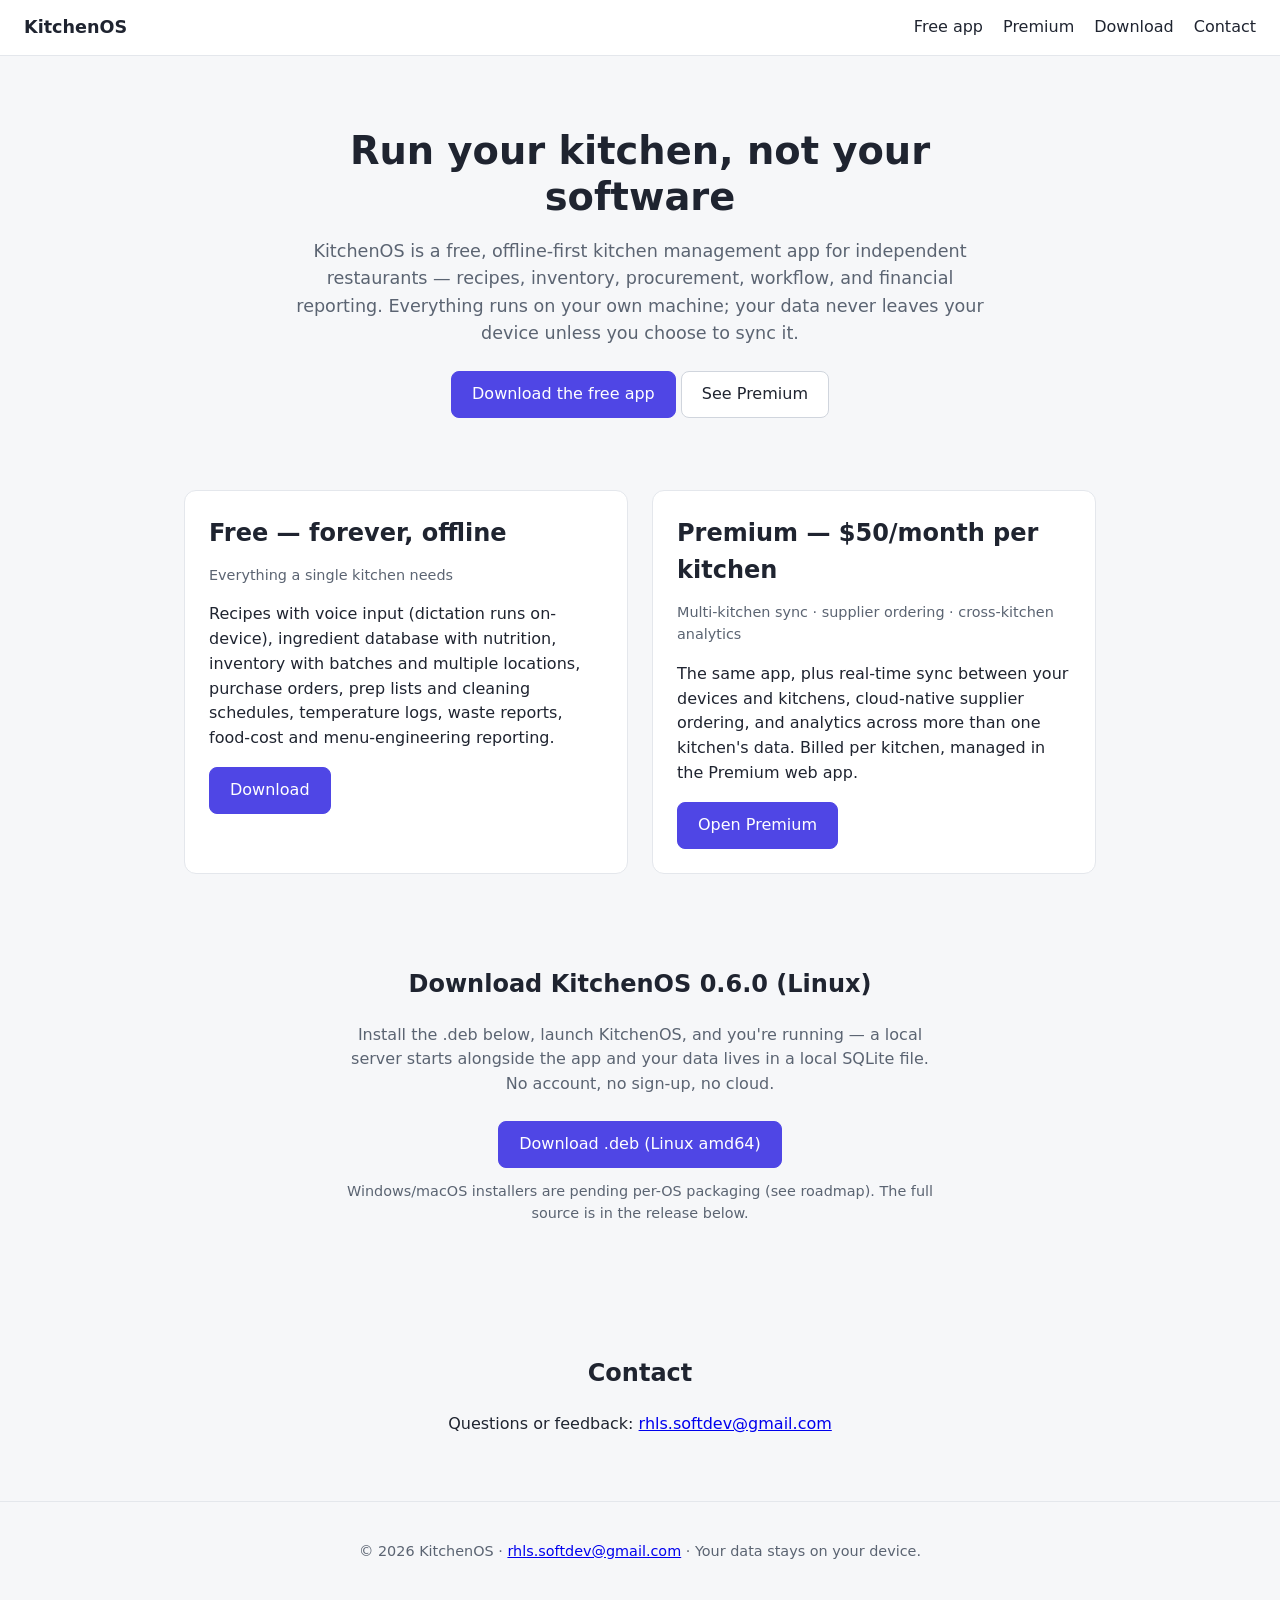
==== index.html @ 9e9fc5bd "deploy: landing + KitchenOS premium web app" ====
<!doctype html>
<html lang="en">
	<head>
		<meta charset="UTF-8" />
		<meta name="viewport" content="width=device-width, initial-scale=1.0" />
		<title>KitchenOS — offline-first kitchen management for independent restaurants</title>
		<meta
			name="description"
			content="KitchenOS — free, offline-first kitchen management for independent restaurants. Recipes, inventory, procurement, workflow, and financial reporting — your data stays on your device. Premium adds multi-kitchen sync, supplier ordering, and cross-kitchen analytics."
		/>
		<link rel="stylesheet" href="styles.css" />
	</head>
	<body>
		<header class="topbar">
			<span class="brand">KitchenOS</span>
			<nav>
				<a href="#free">Free app</a>
				<a href="#premium">Premium</a>
				<a href="#download">Download</a>
				<a href="#contact">Contact</a>
			</nav>
		</header>

		<section class="hero">
			<h1>Run your kitchen, not your software</h1>
			<p>
				KitchenOS is a free, offline-first kitchen management app for independent
				restaurants — recipes, inventory, procurement, workflow, and financial
				reporting. Everything runs on your own machine; your data never leaves
				your device unless you choose to sync it.
			</p>
			<div class="hero-actions">
				<a class="btn btn-primary" href="#download">Download the free app</a>
				<a class="btn" href="premium/">See Premium</a>
			</div>
		</section>

		<main class="products">
			<article class="card" id="free">
				<h2>Free — forever, offline</h2>
				<p class="tag">Everything a single kitchen needs</p>
				<p>
					Recipes with voice input (dictation runs on-device), ingredient database
					with nutrition, inventory with batches and multiple locations, purchase
					orders, prep lists and cleaning schedules, temperature logs, waste
					reports, food-cost and menu-engineering reporting.
				</p>
				<div class="card-actions">
					<a class="btn btn-primary" href="#download">Download</a>
				</div>
			</article>

			<article class="card" id="premium">
				<h2>Premium — $50/month per kitchen</h2>
				<p class="tag">Multi-kitchen sync · supplier ordering · cross-kitchen analytics</p>
				<p>
					The same app, plus real-time sync between your devices and kitchens,
					cloud-native supplier ordering, and analytics across more than one
					kitchen's data. Billed per kitchen, managed in the Premium web app.
				</p>
				<div class="card-actions">
					<a class="btn btn-primary" href="premium/">Open Premium</a>
				</div>
			</article>
		</main>

		<section id="download" class="download">
			<h2>Download KitchenOS 0.6.0 (Linux)</h2>
			<p>
				Install the .deb below, launch KitchenOS, and you're running — a local
				server starts alongside the app and your data lives in a local SQLite
				file. No account, no sign-up, no cloud.
			</p>
			<div class="hero-actions">
				<a class="btn btn-primary" id="deb-download" href="#">Download .deb (Linux amd64)</a>
			</div>
			<p class="muted-note">
				Windows/macOS installers are pending per-OS packaging (see roadmap).
				The full source is in the release below.
			</p>
		</section>

		<section id="contact" class="contact">
			<h2>Contact</h2>
			<p>
				Questions or feedback: <a href="mailto:rhls.softdev@gmail.com">rhls.softdev@gmail.com</a>
			</p>
		</section>

		<footer>
			<p>
				© 2026 KitchenOS · <a href="mailto:rhls.softdev@gmail.com">rhls.softdev@gmail.com</a>
				· Your data stays on your device.
			</p>
		</footer>

		<script>
			// Permanent release URLs (GitHub Releases on the launch repo).
			document.getElementById("deb-download").href =
				"https://github.com/RHLS-softdev/kitchenos-launch/releases/latest/download/KitchenOS-0.6.0-linux-amd64.deb";
		</script>
	</body>
</html>
---- styles.css ----
:root {
	color-scheme: light;
}
* {
	box-sizing: border-box;
}
body {
	margin: 0;
	font-family: system-ui, -apple-system, "Segoe UI", Roboto, sans-serif;
	background: #f6f7f9;
	color: #1f2430;
	line-height: 1.55;
}
.brand {
	font-weight: 700;
	font-size: 1.1rem;
}
.topbar {
	display: flex;
	align-items: center;
	justify-content: space-between;
	padding: 14px 24px;
	background: #fff;
	border-bottom: 1px solid #e4e7ec;
}
.topbar nav {
	display: flex;
	gap: 20px;
}
.topbar nav a {
	color: #1f2430;
	text-decoration: none;
}
.hero {
	text-align: center;
	padding: 72px 24px 48px;
	max-width: 760px;
	margin: 0 auto;
}
.hero h1 {
	font-size: 2.4rem;
	margin: 0 0 16px;
	line-height: 1.2;
}
.hero p {
	color: #5b6472;
	font-size: 1.1rem;
}
.hero-actions {
	margin-top: 24px;
}
.btn {
	display: inline-block;
	padding: 10px 20px;
	border-radius: 8px;
	border: 1px solid #d0d5dd;
	background: #fff;
	color: #1f2430;
	text-decoration: none;
	font-size: 1rem;
	cursor: pointer;
}
.btn-primary {
	background: #4f46e5;
	border-color: #4f46e5;
	color: #fff;
}
.products {
	display: grid;
	grid-template-columns: repeat(auto-fit, minmax(280px, 1fr));
	gap: 24px;
	max-width: 960px;
	margin: 0 auto;
	padding: 24px;
}
.card {
	background: #fff;
	border: 1px solid #e4e7ec;
	border-radius: 12px;
	padding: 24px;
}
.card h2 {
	margin-top: 0;
}
.tag {
	color: #5b6472;
	font-size: 0.9rem;
	margin-top: -8px;
}
code {
	background: #eef0f4;
	border-radius: 4px;
	padding: 1px 5px;
	font-size: 0.9em;
}
.download {
	text-align: center;
	padding: 48px 24px;
	max-width: 640px;
	margin: 0 auto;
}
.download p {
	color: #5b6472;
}
.contact {
	text-align: center;
	padding: 48px 24px;
}
footer {
	text-align: center;
	padding: 24px;
	color: #5b6472;
	font-size: 0.9rem;
	border-top: 1px solid #e4e7ec;
}

/* Pro section on the landing page */
.pro {
	text-align: center;
	padding: 24px;
	max-width: 720px;
	margin: 0 auto;
}

.pro-card {
	text-align: left;
}

.pro-card h2 {
	margin-top: 0;
}

.pro-list {
	text-align: left;
	padding-left: 20px;
	color: #5b6472;
}

.pro-list li {
	margin-bottom: 8px;
}

.pro-note {
	color: #5b6472;
	font-size: 0.95rem;
}

/* KitchenOS-specific bits */
.muted-note {
	color: #5b6472;
	font-size: 0.9rem;
	margin-top: 12px;
}
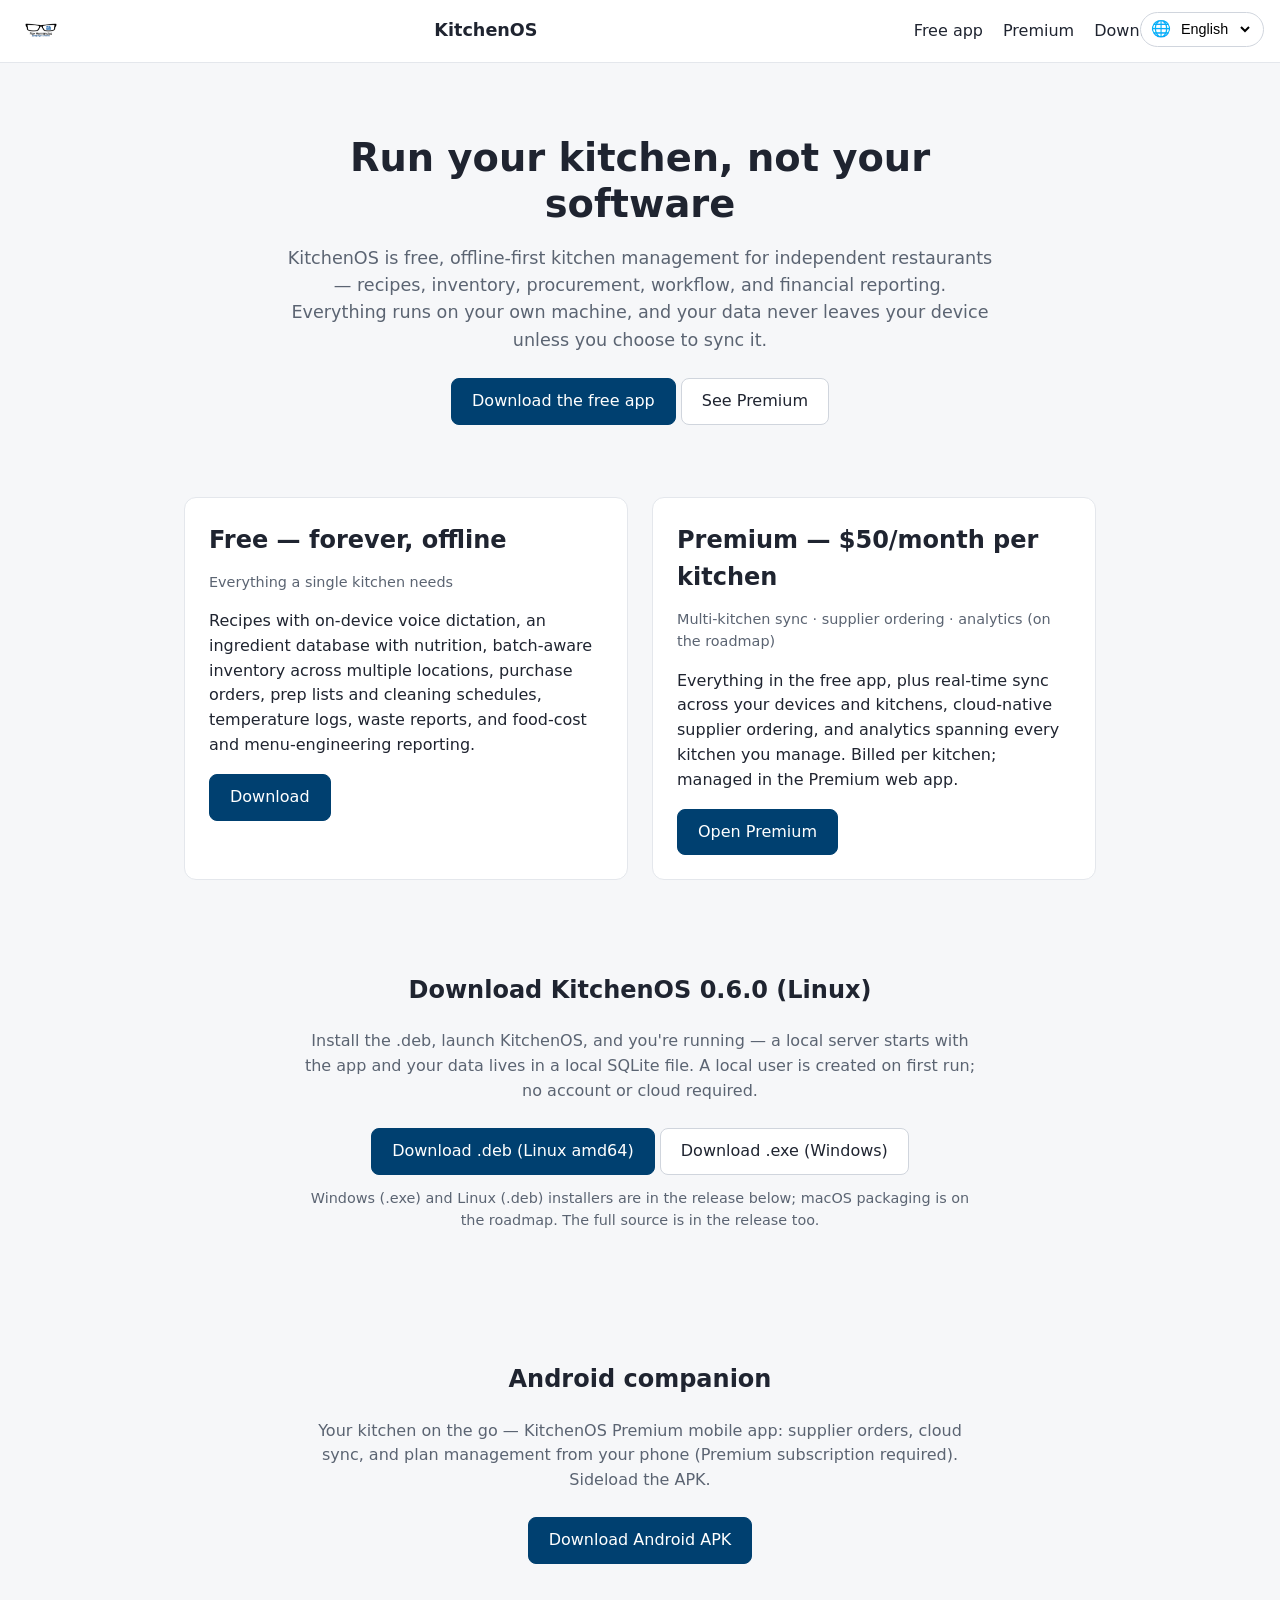
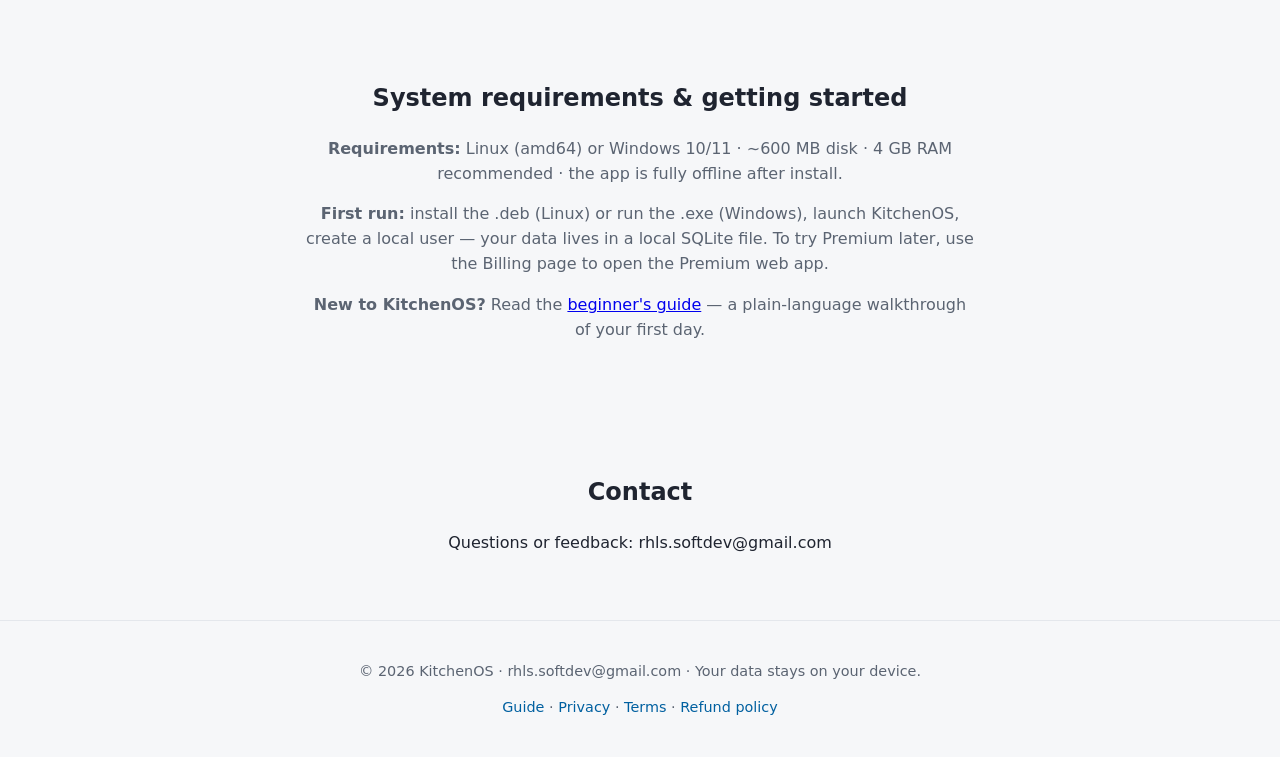
==== commit 92a8a50a: "deploy: landing + KitchenOS premium web app" ====
--- a/index.html
+++ b/index.html
@@ -8,96 +8,142 @@
 			name="description"
 			content="KitchenOS — free, offline-first kitchen management for independent restaurants. Recipes, inventory, procurement, workflow, and financial reporting — your data stays on your device. Premium adds multi-kitchen sync, supplier ordering, and cross-kitchen analytics."
 		/>
+		<link rel="icon" type="image/png" href="favicon.png" />
+		<meta property="og:title" content="KitchenOS" />
+		<meta property="og:description" content="Free, offline-first kitchen management for independent restaurants — recipes, inventory, procurement, workflow, and financial reporting. Your data stays on your device. Premium adds multi-kitchen sync and supplier ordering." />
+		<meta property="og:site_name" content="KitchenOS" />
+		<meta property="og:type" content="website" />
+		<meta property="og:url" content="https://rhls-softdev.github.io/kitchenos-launch/" />
+		<meta property="og:image" content="https://rhls-softdev.github.io/kitchenos-launch/og-image.png" />
+		<meta name="twitter:card" content="summary" />
+		<meta name="twitter:title" content="KitchenOS — run your kitchen, not your software" />
+		<meta name="twitter:description" content="Free, offline-first kitchen management for independent restaurants — recipes, inventory, procurement, workflow, and financial reporting. Your data stays on your device." />
+		<meta name="twitter:image" content="https://rhls-softdev.github.io/kitchenos-launch/og-image.png" />
+		<meta name="theme-color" content="#004070" />
+		<link rel="canonical" href="https://rhls-softdev.github.io/kitchenos-launch/" />
+		
+		<script type="application/ld+json">
+		{
+			"@context": "https://schema.org",
+			"@type": "WebApplication",
+			"name": "KitchenOS",
+			"description": "Offline-first kitchen management for independent restaurants.",
+			"url": "https://rhls-softdev.github.io/kitchenos-launch/premium/",
+			"applicationCategory": "UtilityApplication"
+		}
+		</script>
 		<link rel="stylesheet" href="styles.css" />
 	</head>
 	<body>
 		<header class="topbar">
+			<img src="rhls-logo-sm.png" alt="RHLS" class="topbar-logo" />
 			<span class="brand">KitchenOS</span>
 			<nav>
-				<a href="#free">Free app</a>
-				<a href="#premium">Premium</a>
-				<a href="#download">Download</a>
-				<a href="#contact">Contact</a>
+				<a href="#free" data-i18n="kos.nav.free">Free app</a>
+				<a href="#premium" data-i18n="kos.nav.premium">Premium</a>
+				<a href="#download" data-i18n="kos.nav.download">Download</a>
+				<a href="#contact" data-i18n="kos.nav.contact">Contact</a>
 			</nav>
 		</header>
 
 		<section class="hero">
-			<h1>Run your kitchen, not your software</h1>
-			<p>
-				KitchenOS is a free, offline-first kitchen management app for independent
-				restaurants — recipes, inventory, procurement, workflow, and financial
-				reporting. Everything runs on your own machine; your data never leaves
-				your device unless you choose to sync it.
-			</p>
+			<h1><span data-i18n="kos.hero.title">Run your kitchen, not your software</span></h1>
+			<p data-i18n="kos.hero.sub">KitchenOS is free, offline-first kitchen management for independent restaurants — recipes, inventory, procurement, workflow, and financial reporting. Everything runs on your own machine, and your data never leaves your device unless you choose to sync it.</p>
 			<div class="hero-actions">
-				<a class="btn btn-primary" href="#download">Download the free app</a>
-				<a class="btn" href="premium/">See Premium</a>
+				<a class="btn btn-primary" href="#download" data-i18n="kos.hero.cta.dl">Download the free app</a>
+				<a class="btn" href="premium/" data-i18n="kos.hero.cta.premium">See Premium</a>
 			</div>
 		</section>
 
 		<main class="products">
 			<article class="card" id="free">
-				<h2>Free — forever, offline</h2>
-				<p class="tag">Everything a single kitchen needs</p>
-				<p>
-					Recipes with voice input (dictation runs on-device), ingredient database
-					with nutrition, inventory with batches and multiple locations, purchase
-					orders, prep lists and cleaning schedules, temperature logs, waste
-					reports, food-cost and menu-engineering reporting.
-				</p>
+				<h2 data-i18n="kos.card.free.title">Free — forever, offline</h2>
+				<p class="tag" data-i18n="kos.card.free.tag">Everything a single kitchen needs</p>
+				<p data-i18n="kos.card.free.body">Recipes with on-device voice dictation, an ingredient database with nutrition, batch-aware inventory across multiple locations, purchase orders, prep lists and cleaning schedules, temperature logs, waste reports, and food-cost and menu-engineering reporting.</p>
 				<div class="card-actions">
 					<a class="btn btn-primary" href="#download">Download</a>
 				</div>
 			</article>
 
 			<article class="card" id="premium">
-				<h2>Premium — $50/month per kitchen</h2>
-				<p class="tag">Multi-kitchen sync · supplier ordering · cross-kitchen analytics</p>
-				<p>
-					The same app, plus real-time sync between your devices and kitchens,
-					cloud-native supplier ordering, and analytics across more than one
-					kitchen's data. Billed per kitchen, managed in the Premium web app.
-				</p>
+				<h2 data-i18n="kos.card.premium.title">Premium — $50/month per kitchen</h2>
+				<p class="tag" data-i18n="kos.card.premium.tag">Multi-kitchen sync · supplier ordering · analytics (on the roadmap)</p>
+				<p data-i18n="kos.card.premium.body">Everything in the free app, plus real-time sync across your devices and kitchens, cloud-native supplier ordering, and analytics spanning every kitchen you manage. Billed per kitchen; managed in the Premium web app.</p>
 				<div class="card-actions">
-					<a class="btn btn-primary" href="premium/">Open Premium</a>
+					<a class="btn btn-primary" href="premium/" data-i18n="kos.card.premium.cta">Open Premium</a>
 				</div>
 			</article>
 		</main>
 
 		<section id="download" class="download">
-			<h2>Download KitchenOS 0.6.0 (Linux)</h2>
-			<p>
-				Install the .deb below, launch KitchenOS, and you're running — a local
-				server starts alongside the app and your data lives in a local SQLite
-				file. No account, no sign-up, no cloud.
-			</p>
+			<h2 data-i18n="kos.dl.title">Download KitchenOS 0.6.0 (Linux)</h2>
+			<p data-i18n="kos.dl.body">Install the .deb, launch KitchenOS, and you're running — a local server starts with the app and your data lives in a local SQLite file. A local user is created on first run; no account or cloud required.</p>
 			<div class="hero-actions">
-				<a class="btn btn-primary" id="deb-download" href="#">Download .deb (Linux amd64)</a>
+				<a class="btn btn-primary" id="deb-download"
+					href="https://github.com/RHLS-softdev/kitchenos-launch/releases/latest/download/KitchenOS-0.6.0-linux-amd64.deb" data-i18n="kos.dl.cta">Download .deb (Linux amd64)</a>
+				<a class="btn" id="exe-download"
+					href="https://github.com/RHLS-softdev/kitchenos-launch/releases/latest/download/KitchenOS-0.6.0-win64.exe">Download .exe (Windows)</a>
 			</div>
 			<p class="muted-note">
-				Windows/macOS installers are pending per-OS packaging (see roadmap).
-				The full source is in the release below.
+				Windows (.exe) and Linux (.deb) installers are in the release below;
+				macOS packaging is on the roadmap. The full source is in the release too.
 			</p>
 		</section>
 
+		<section id="android" class="download">
+			<h2 data-i18n="kos.android.title">Android companion</h2>
+			<p data-i18n="kos.android.body">Your kitchen on the go — KitchenOS Premium mobile app: supplier orders, cloud sync, and plan management from your phone (Premium subscription required). Sideload the APK.</p>
+			<div class="hero-actions">
+				<a class="btn btn-primary" id="apk-download" href="https://github.com/RHLS-softdev/kitchenos-launch/releases/latest/download/KitchenOS-Premium-0.6.0-android.apk" data-i18n="kos.android.cta">Download Android APK</a>
+			</div>
+		</section>
+
+		<section id="requirements" class="download">
+			<h2>System requirements &amp; getting started</h2>
+			<p><strong>Requirements:</strong> Linux (amd64) or Windows 10/11 · ~600 MB disk · 4 GB RAM recommended · the app is fully offline after install.</p>
+			<p><strong>First run:</strong> install the .deb (Linux) or run the .exe (Windows), launch KitchenOS, create a local user — your data lives in a local SQLite file. To try Premium later, use the Billing page to open the Premium web app.</p>
+			<p><strong>New to KitchenOS?</strong> Read the <a href="guide.html">beginner's guide</a> — a plain-language walkthrough of your first day.</p>
+		</section>
+
 		<section id="contact" class="contact">
-			<h2>Contact</h2>
+			<h2 data-i18n="kos.contact.title">Contact</h2>
 			<p>
-				Questions or feedback: <a href="mailto:rhls.softdev@gmail.com">rhls.softdev@gmail.com</a>
+				<span data-i18n="kos.contact.body">Questions or feedback: rhls.softdev@gmail.com</span>
 			</p>
 		</section>
 
 		<footer>
 			<p>
-				© 2026 KitchenOS · <a href="mailto:rhls.softdev@gmail.com">rhls.softdev@gmail.com</a>
-				· Your data stays on your device.
+				<span data-i18n="kos.footer">© 2026 KitchenOS · rhls.softdev@gmail.com · Your data stays on your device.</span>
 			</p>
+			<p class="legal-links"><a href="guide.html">Guide</a> · <a href="privacy.html">Privacy</a> · <a href="terms.html">Terms</a> · <a href="refund.html">Refund policy</a></p>
 		</footer>
 
 		<script>
+			document.getElementById("apk-download").href =
+				"https://github.com/RHLS-softdev/kitchenos-launch/releases/latest/download/KitchenOS-Premium-0.6.0-android.apk";
 			// Permanent release URLs (GitHub Releases on the launch repo).
 			document.getElementById("deb-download").href =
 				"https://github.com/RHLS-softdev/kitchenos-launch/releases/latest/download/KitchenOS-0.6.0-linux-amd64.deb";
 		</script>
+		<div class="lang-bar">
+			<label for="lang-select">🌐</label>
+			<select id="lang-select" aria-label="Language"></select>
+		</div>
+		<script src="localize/i18n-site.js"></script>
+		<script>
+			var switcher = document.getElementById("lang-select");
+			window.i18n.init({
+				renderSwitcher: function (locales, current, switchTo) {
+					Object.keys(locales).forEach(function (tag) {
+						var opt = document.createElement("option");
+						opt.value = tag; opt.textContent = locales[tag].name;
+						opt.selected = tag === current;
+						switcher.appendChild(opt);
+					});
+					switcher.addEventListener("change", function () { switchTo(switcher.value); });
+				}
+			});
+		</script>
 	</body>
 </html>
--- a/styles.css
+++ b/styles.css
@@ -61,8 +61,8 @@
 	cursor: pointer;
 }
 .btn-primary {
-	background: #4f46e5;
-	border-color: #4f46e5;
+	background: #004070;
+	border-color: #004070;
 	color: #fff;
 }
 .products {
@@ -151,3 +151,46 @@
 	font-size: 0.9rem;
 	margin-top: 12px;
 }
+
+/* Language switcher */
+.lang-bar {
+	position: fixed;
+	top: 12px;
+	right: 16px;
+	z-index: 10;
+	display: flex;
+	align-items: center;
+	gap: 6px;
+	background: #fff;
+	border: 1px solid #d0d5dd;
+	border-radius: 999px;
+	padding: 4px 10px;
+}
+.lang-bar select {
+	border: none;
+	background: transparent;
+	font-size: 0.9rem;
+	outline: none;
+	cursor: pointer;
+}
+
+.topbar-logo {
+	width: 34px;
+	height: 34px;
+	vertical-align: middle;
+}
+
+/* Sale-polish additions (2026-08-30) — shared sections */
+.download { text-align: center; padding: 48px 24px; max-width: 720px; margin: 0 auto; }
+.download p { color: #5b6472; }
+.muted-note { color: #5b6472; font-size: 0.9rem; margin-top: 12px; }
+.legal-links { margin-top: 10px; font-size: 0.9rem; }
+.legal-links a { color: #0060a0; text-decoration: none; }
+.legal-links a:hover { text-decoration: underline; }
+
+/* Guide + legal pages */
+.guide-lead { font-size: 1.05rem; color: #3c4650; }
+main.legal { max-width: 760px; margin: 0 auto; padding: 40px 24px 64px; }
+main.legal h1 { color: #003060; }
+main.legal h2 { color: #004070; margin-top: 32px; }
+main.legal code { background: #eef2f6; padding: 1px 5px; border-radius: 4px; }
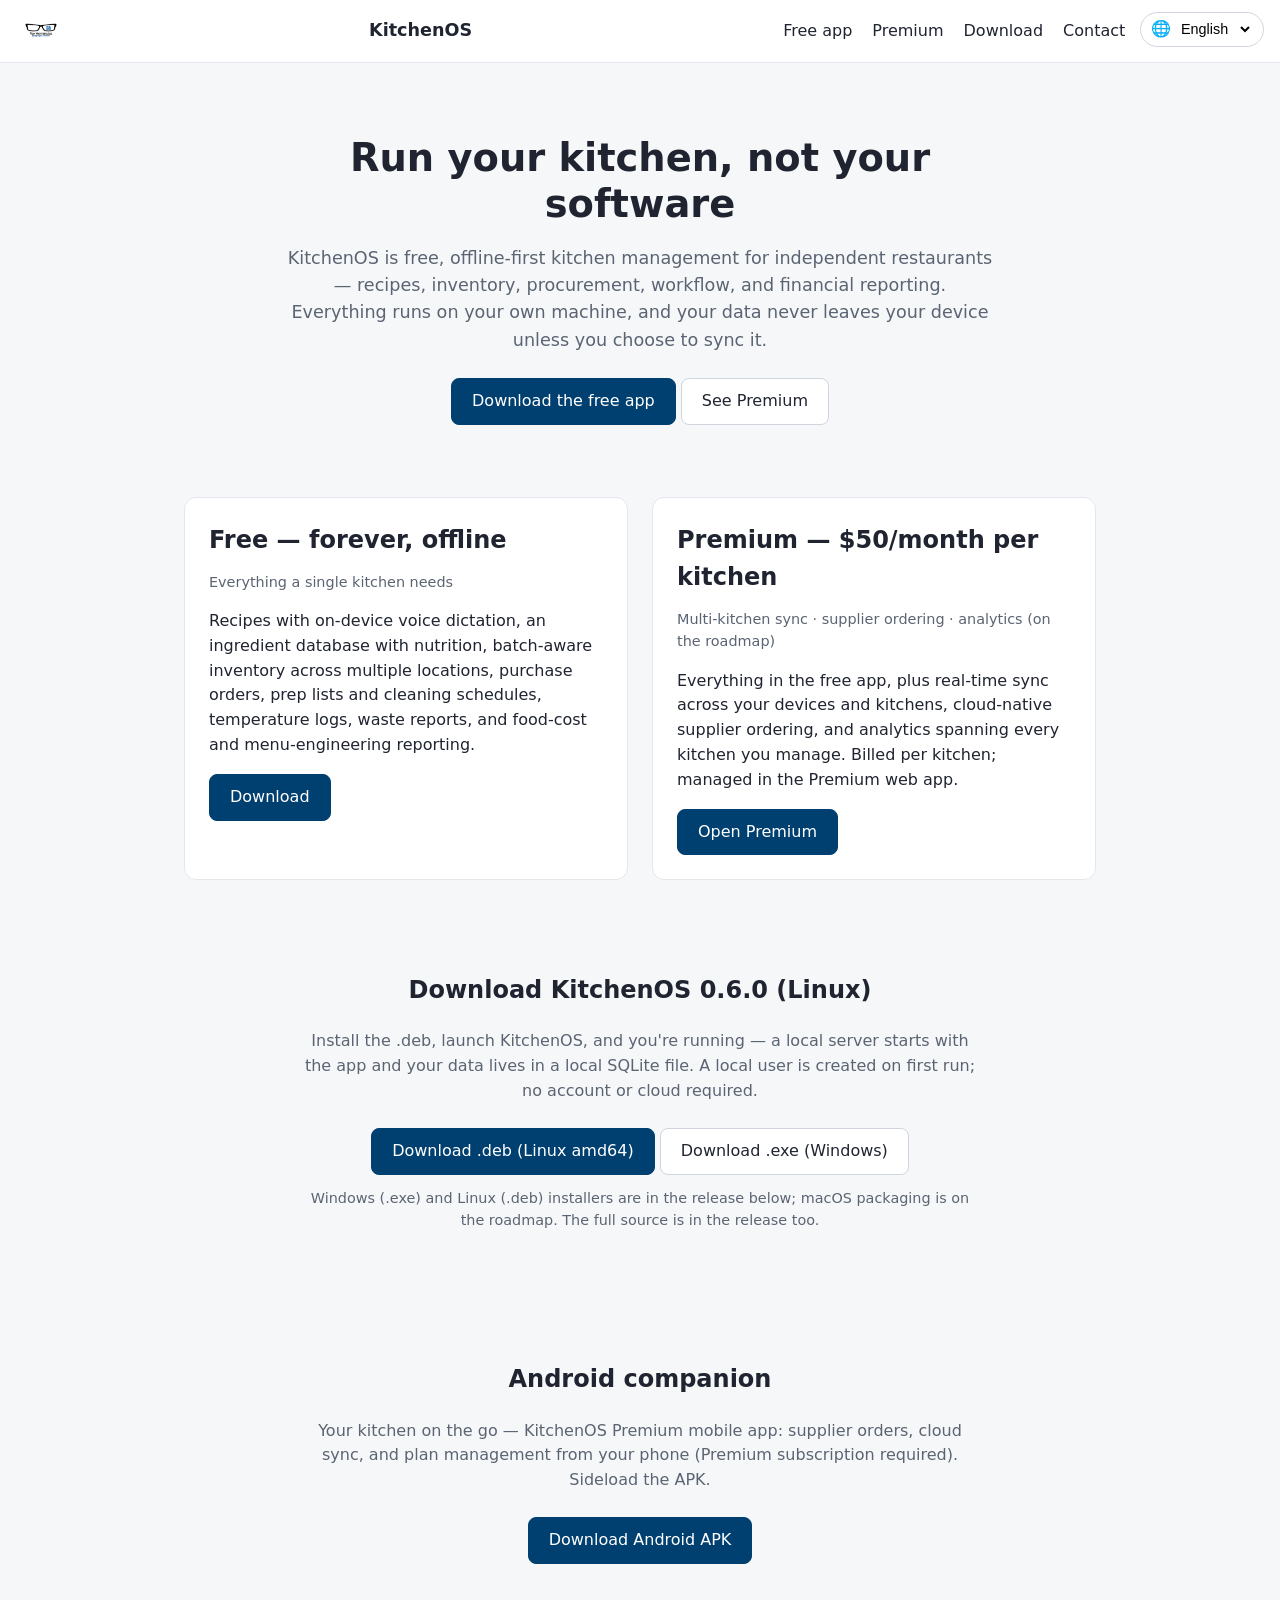
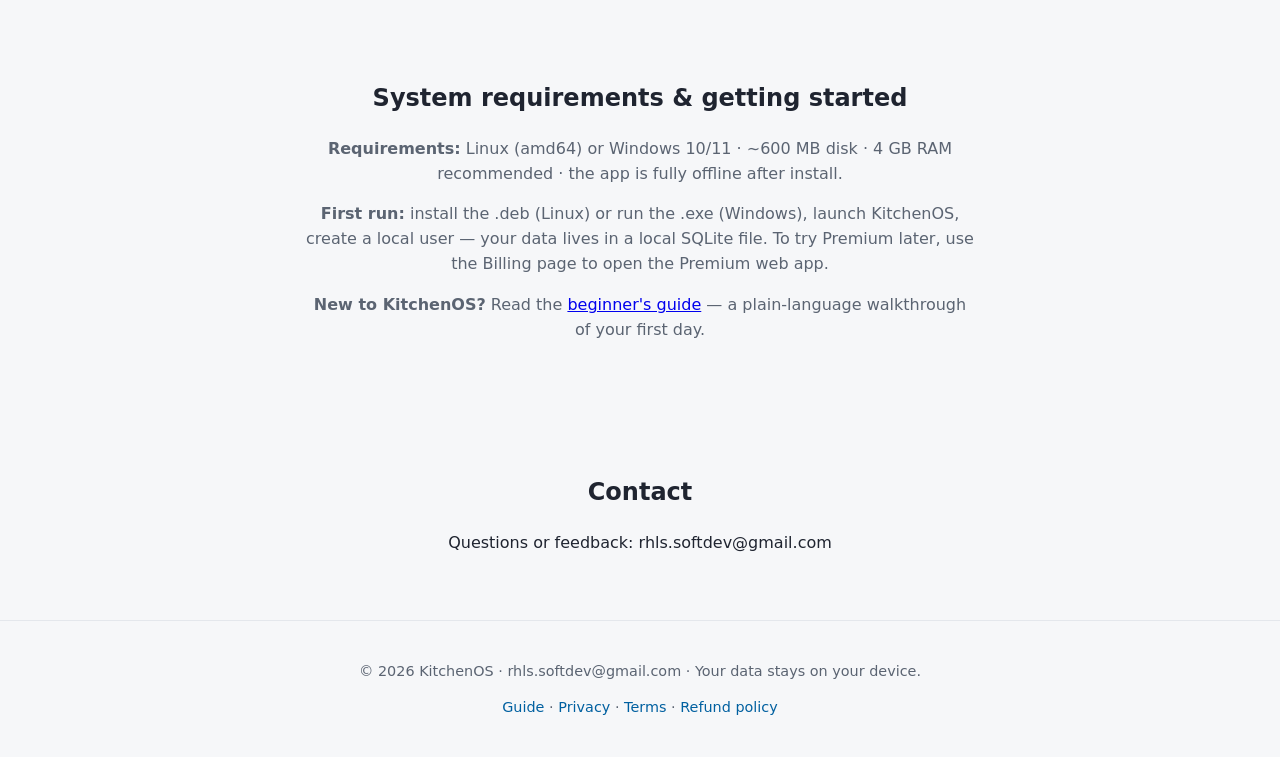
==== commit d77834dd: "nav: link back to the RHLS hub (all apps)" ====
--- a/index.html
+++ b/index.html
@@ -43,6 +43,7 @@
 				<a href="#premium" data-i18n="kos.nav.premium">Premium</a>
 				<a href="#download" data-i18n="kos.nav.download">Download</a>
 				<a href="#contact" data-i18n="kos.nav.contact">Contact</a>
+							<a href="https://rhls-softdev.github.io/">All RHLS apps</a>
 			</nav>
 		</header>
 
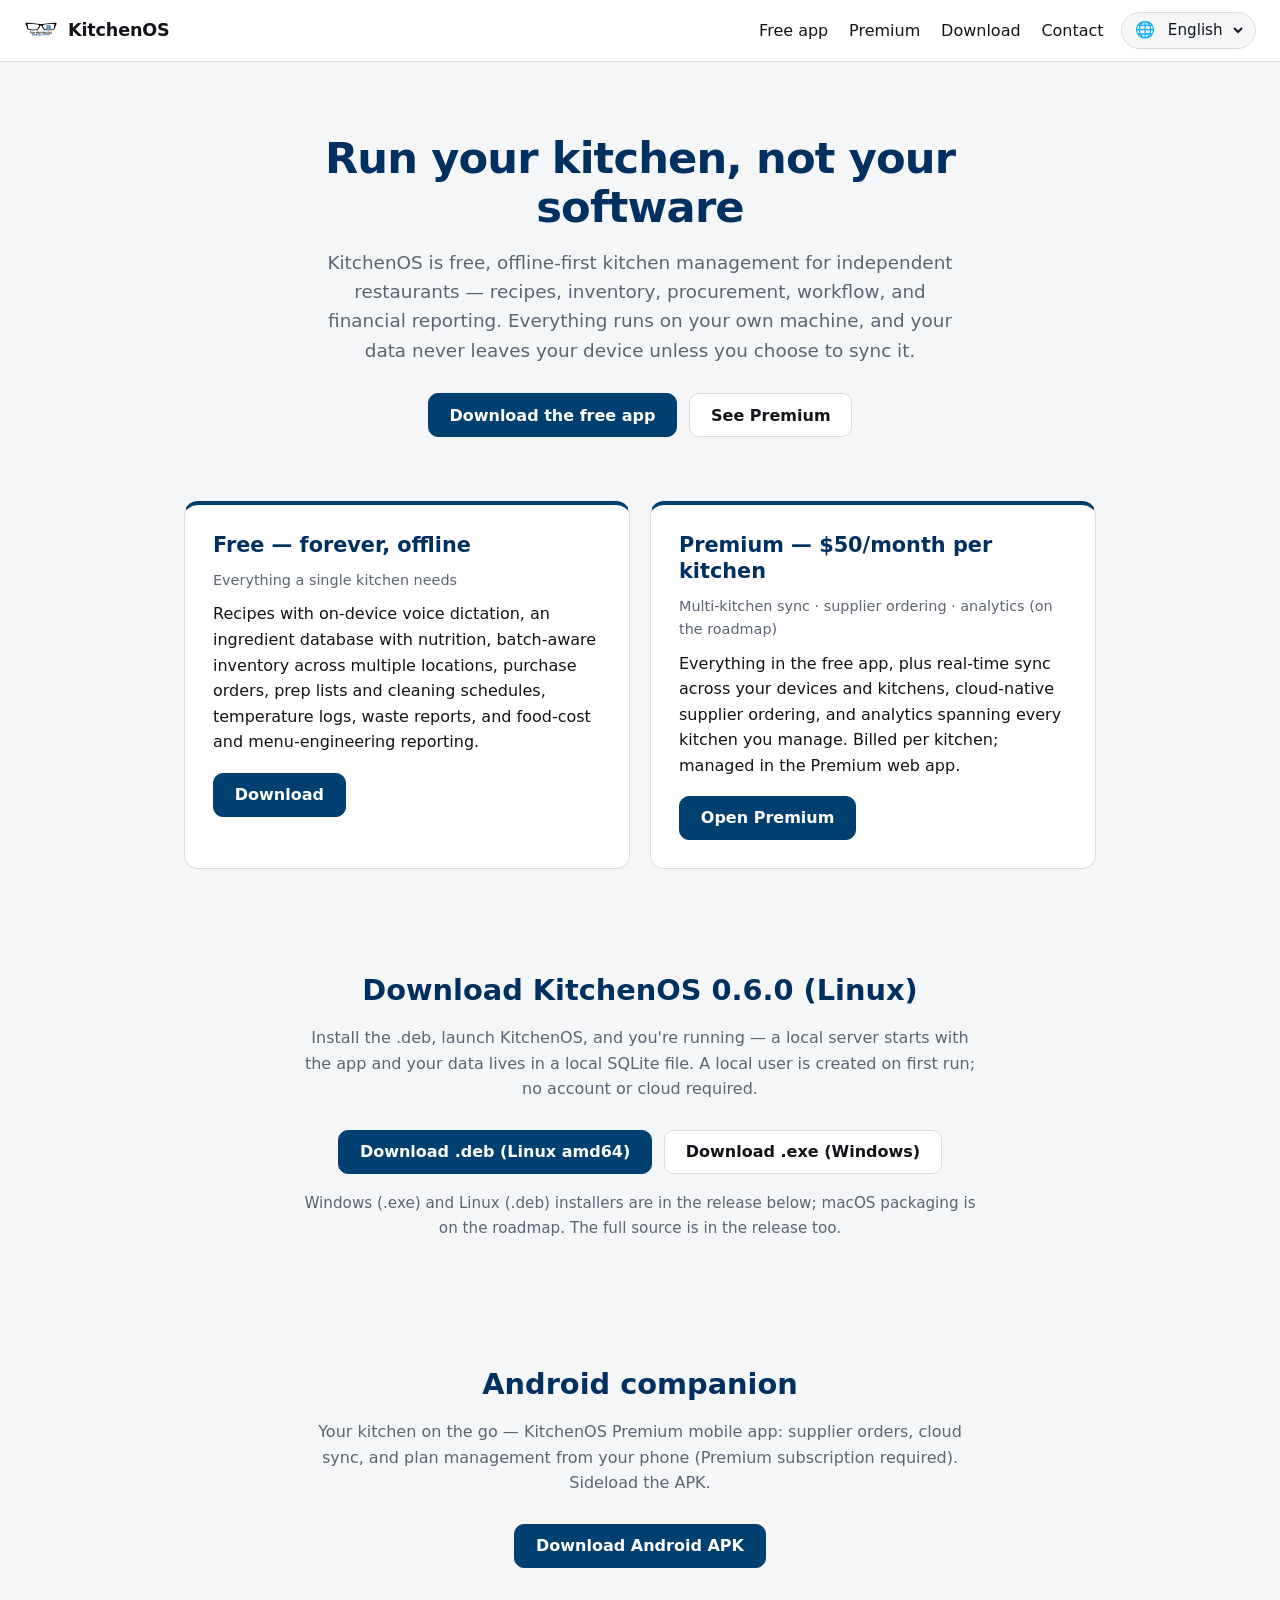
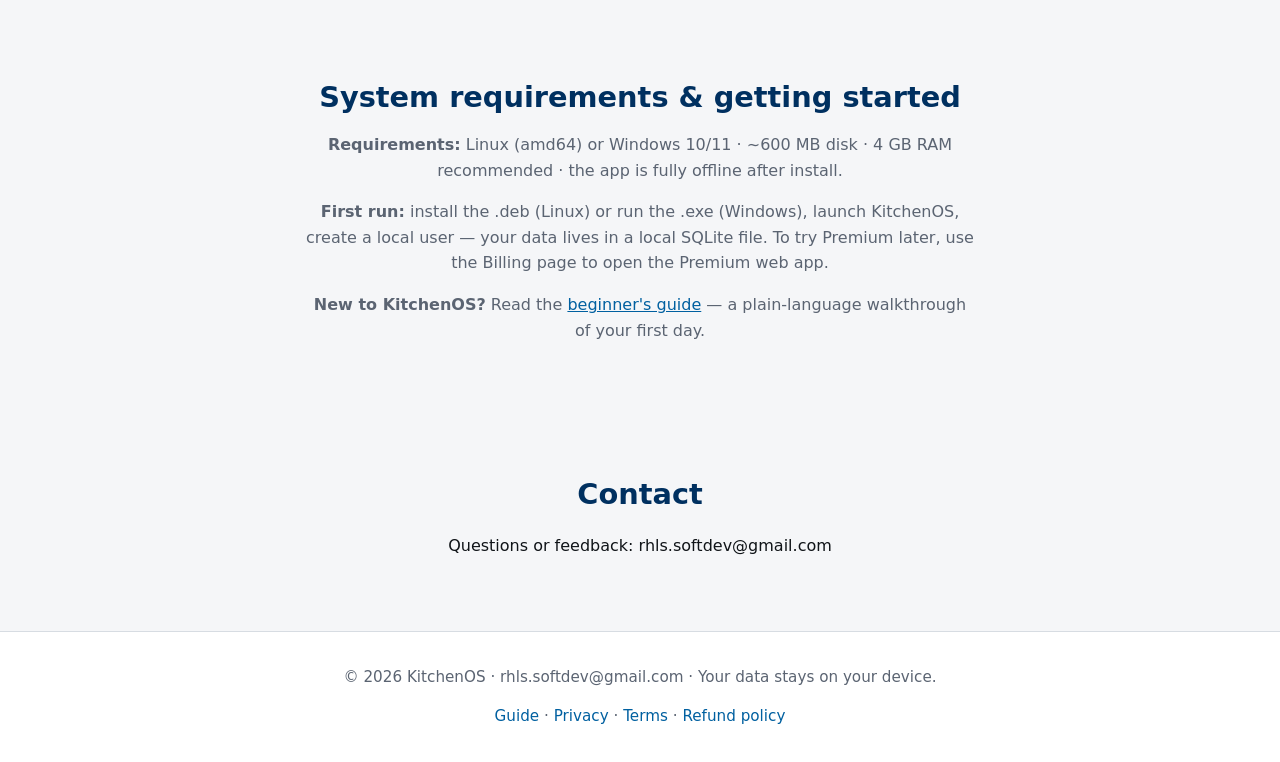
==== commit a91945ec: "Design overhaul: canonical tokenized design system, accessible header, language switcher into the to" ====
--- a/index.html
+++ b/index.html
@@ -36,15 +36,22 @@
 	</head>
 	<body>
 		<header class="topbar">
-			<img src="rhls-logo-sm.png" alt="RHLS" class="topbar-logo" />
-			<span class="brand">KitchenOS</span>
-			<nav>
-				<a href="#free" data-i18n="kos.nav.free">Free app</a>
-				<a href="#premium" data-i18n="kos.nav.premium">Premium</a>
-				<a href="#download" data-i18n="kos.nav.download">Download</a>
-				<a href="#contact" data-i18n="kos.nav.contact">Contact</a>
-							<a href="https://rhls-softdev.github.io/">All RHLS apps</a>
-			</nav>
+			<a class="brand-lockup" href="index.html">
+				<img src="rhls-logo-sm.png" alt="RHLS" class="topbar-logo" />
+				<span class="brand">KitchenOS</span>
+			</a>
+			<div class="topbar-end">
+				<nav>
+					<a href="#free" data-i18n="kos.nav.free">Free app</a>
+					<a href="#premium" data-i18n="kos.nav.premium">Premium</a>
+					<a href="#download" data-i18n="kos.nav.download">Download</a>
+					<a href="#contact" data-i18n="kos.nav.contact">Contact</a>
+				</nav>
+				<div class="lang-bar">
+					<label for="lang-select">🌐</label>
+					<select id="lang-select" aria-label="Language"></select>
+				</div>
+			</div>
 		</header>
 
 		<section class="hero">
@@ -62,7 +69,7 @@
 				<p class="tag" data-i18n="kos.card.free.tag">Everything a single kitchen needs</p>
 				<p data-i18n="kos.card.free.body">Recipes with on-device voice dictation, an ingredient database with nutrition, batch-aware inventory across multiple locations, purchase orders, prep lists and cleaning schedules, temperature logs, waste reports, and food-cost and menu-engineering reporting.</p>
 				<div class="card-actions">
-					<a class="btn btn-primary" href="#download">Download</a>
+			<a class="btn btn-primary" href="#download" data-i18n="kos.card.free.cta">Download</a>
 				</div>
 			</article>
 
@@ -127,10 +134,6 @@
 			document.getElementById("deb-download").href =
 				"https://github.com/RHLS-softdev/kitchenos-launch/releases/latest/download/KitchenOS-0.6.0-linux-amd64.deb";
 		</script>
-		<div class="lang-bar">
-			<label for="lang-select">🌐</label>
-			<select id="lang-select" aria-label="Language"></select>
-		</div>
 		<script src="localize/i18n-site.js"></script>
 		<script>
 			var switcher = document.getElementById("lang-select");
--- a/styles.css
+++ b/styles.css
@@ -1,196 +1,437 @@
+/* RHLS launch pages — shared design system.
+ * Tokens mirror rhls-hub/styles.css (RHLS logo palette: deep-blue #004070 family).
+ * Solid colors only; no gradients. Mobile-first; contrast-checked; RTL-ready via
+ * logical properties; visible :focus-visible rings; prefers-reduced-motion respected.
+ * NOTE: no catalog/locale files are touched from this stylesheet.
+ */
 :root {
 	color-scheme: light;
-}
+	--blue-900: #003060;
+	--blue-800: #004070;
+	--blue-600: #0060a0;
+	--blue-100: #e3eef7;
+	--ink: #101418;
+	--paper: #f5f6f8;
+	--white: #ffffff;
+	--muted: #5b6472;
+	--border: #d7dce2;
+	--radius-lg: 14px;
+	--radius-md: 10px;
+	--font: system-ui, -apple-system, "Segoe UI", Roboto, "Helvetica Neue", Arial, sans-serif;
+}
+
 * {
 	box-sizing: border-box;
 }
+
+html {
+	/* anchor jumps clear the sticky header */
+	scroll-padding-top: 5.5rem;
+}
+
 body {
 	margin: 0;
-	font-family: system-ui, -apple-system, "Segoe UI", Roboto, sans-serif;
-	background: #f6f7f9;
-	color: #1f2430;
-	line-height: 1.55;
-}
+	font-family: var(--font);
+	font-size: 1rem;
+	line-height: 1.6;
+	background: var(--paper);
+	color: var(--ink);
+	-webkit-font-smoothing: antialiased;
+}
+
+img {
+	max-width: 100%;
+	height: auto;
+}
+
+::selection {
+	background: var(--blue-100);
+}
+
+/* Keyboard visibility everywhere (links, buttons, select) */
+:focus-visible {
+	outline: 3px solid var(--blue-600);
+	outline-offset: 2px;
+}
+
+a {
+	color: var(--blue-600);
+}
+
+/* ---------------------------------- header --------------------------------- */
+.topbar {
+	position: sticky;
+	top: 0;
+	z-index: 30;
+	display: flex;
+	align-items: center;
+	flex-wrap: wrap;
+	gap: 0.5rem 1.25rem;
+	padding: 0.75rem clamp(1rem, 3vw, 1.5rem);
+	background: var(--white);
+	border-bottom: 1px solid var(--border);
+}
+
+.topbar-logo {
+	width: 34px;
+	height: 34px;
+	display: block;
+}
+
 .brand {
 	font-weight: 700;
 	font-size: 1.1rem;
-}
-.topbar {
+	letter-spacing: -0.01em;
+	color: var(--ink);
+}
+
+/* Brand lockup links home */
+.brand-lockup {
+	display: inline-flex;
+	align-items: center;
+	gap: 0.625rem;
+	text-decoration: none;
+	color: var(--ink);
+}
+.brand-lockup:hover,
+.brand-lockup:focus-visible {
+	color: var(--blue-800);
+}
+
+/* Push nav to the end: old pages put <nav> directly in .topbar,
+   new structure wraps nav + lang-bar in .topbar-end. */
+.topbar > nav,
+.topbar-end {
+	margin-inline-start: auto;
+}
+
+.topbar-end {
 	display: flex;
 	align-items: center;
-	justify-content: space-between;
-	padding: 14px 24px;
-	background: #fff;
-	border-bottom: 1px solid #e4e7ec;
-}
+	flex-wrap: wrap;
+	gap: 0.4rem 1.1rem;
+}
+
 .topbar nav {
 	display: flex;
-	gap: 20px;
+	flex-wrap: wrap;
+	align-items: center;
+	gap: 0.25rem 1.3rem;
 }
 .topbar nav a {
-	color: #1f2430;
+	color: var(--ink);
 	text-decoration: none;
-}
+	font-weight: 500;
+	padding: 0.35rem 0;
+}
+.topbar nav a:hover {
+	color: var(--blue-600);
+	text-decoration: underline;
+	text-underline-offset: 0.3em;
+	text-decoration-color: var(--border);
+}
+
+/* Language switcher (pill, no longer floating over content) */
+.lang-bar {
+	display: inline-flex;
+	align-items: center;
+	gap: 0.4rem;
+	padding: 0.1rem 0.55rem 0.1rem 0.8rem;
+	background: var(--paper);
+	border: 1px solid var(--border);
+	border-radius: 999px;
+}
+.lang-bar label {
+	font-size: 1rem;
+	line-height: 1;
+}
+.lang-bar select {
+	border: 0;
+	background: transparent;
+	color: var(--ink);
+	font: inherit;
+	font-size: 0.95rem;
+	padding: 0.35rem 0.15rem;
+	cursor: pointer;
+	border-radius: 999px;
+}
+.lang-bar select:focus-visible {
+	outline: 2px solid var(--blue-600);
+	outline-offset: 2px;
+}
+
+/* ---------------------------------- hero ----------------------------------- */
 .hero {
 	text-align: center;
-	padding: 72px 24px 48px;
-	max-width: 760px;
+	padding: clamp(3rem, 8vw, 4.5rem) clamp(1.25rem, 5vw, 2rem) clamp(2rem, 5vw, 3rem);
+	max-width: 48rem;
 	margin: 0 auto;
 }
 .hero h1 {
-	font-size: 2.4rem;
-	margin: 0 0 16px;
-	line-height: 1.2;
+	margin: 0 0 0.9rem;
+	font-size: clamp(1.85rem, 1.3rem + 2.9vw, 2.7rem);
+	line-height: 1.15;
+	letter-spacing: -0.02em;
+	font-weight: 800;
+	color: var(--blue-900);
 }
 .hero p {
-	color: #5b6472;
-	font-size: 1.1rem;
+	margin: 0 auto;
+	max-width: 40rem;
+	color: var(--muted);
+	font-size: clamp(1rem, 0.95rem + 0.35vw, 1.15rem);
 }
 .hero-actions {
-	margin-top: 24px;
-}
+	margin-top: 1.75rem;
+	display: flex;
+	flex-wrap: wrap;
+	justify-content: center;
+	gap: 0.75rem;
+}
+
+/* --------------------------------- buttons --------------------------------- */
 .btn {
-	display: inline-block;
-	padding: 10px 20px;
-	border-radius: 8px;
-	border: 1px solid #d0d5dd;
-	background: #fff;
-	color: #1f2430;
+	display: inline-flex;
+	align-items: center;
+	justify-content: center;
+	min-height: 44px;
+	padding: 0.6rem 1.3rem;
+	border-radius: var(--radius-md);
+	border: 1px solid var(--border);
+	background: var(--white);
+	color: var(--ink);
 	text-decoration: none;
 	font-size: 1rem;
+	font-weight: 600;
+	line-height: 1.2;
 	cursor: pointer;
 }
+.btn:hover {
+	background: var(--blue-100);
+	border-color: var(--blue-800);
+	color: var(--blue-800);
+}
 .btn-primary {
-	background: #004070;
-	border-color: #004070;
-	color: #fff;
-}
+	background: var(--blue-800);
+	border-color: var(--blue-800);
+	color: var(--white);
+}
+.btn-primary:hover {
+	background: var(--blue-600);
+	border-color: var(--blue-600);
+	color: var(--white);
+}
+
+/* --------------------------------- product cards ---------------------------- */
 .products {
 	display: grid;
-	grid-template-columns: repeat(auto-fit, minmax(280px, 1fr));
-	gap: 24px;
-	max-width: 960px;
-	margin: 0 auto;
-	padding: 24px;
+	grid-template-columns: repeat(auto-fit, minmax(min(100%, 17rem), 1fr));
+	gap: 1.25rem;
+	max-width: 60rem;
+	margin: 0 auto;
+	padding: clamp(0.5rem, 2vw, 1rem) clamp(1rem, 4vw, 1.5rem) clamp(2rem, 5vw, 3rem);
 }
 .card {
-	background: #fff;
-	border: 1px solid #e4e7ec;
-	border-radius: 12px;
-	padding: 24px;
+	background: var(--white);
+	border: 1px solid var(--border);
+	border-top: 4px solid var(--blue-800);
+	border-radius: var(--radius-lg);
+	padding: clamp(1.25rem, 3vw, 1.75rem);
 }
 .card h2 {
-	margin-top: 0;
+	margin: 0 0 0.4rem;
+	font-size: 1.3rem;
+	line-height: 1.25;
+	color: var(--blue-900);
 }
 .tag {
-	color: #5b6472;
+	display: block;
+	margin: -0.4rem 0 0.9rem;
+	color: var(--muted);
 	font-size: 0.9rem;
-	margin-top: -8px;
-}
-code {
-	background: #eef0f4;
-	border-radius: 4px;
-	padding: 1px 5px;
-	font-size: 0.9em;
-}
+}
+.card p {
+	margin: 0.6rem 0;
+}
+.card-actions {
+	margin-top: 1.1rem;
+	display: flex;
+	flex-wrap: wrap;
+	align-items: center;
+	gap: 0.625rem;
+}
+
+/* ------------------------------ section blocks ----------------------------- */
 .download {
 	text-align: center;
-	padding: 48px 24px;
-	max-width: 640px;
-	margin: 0 auto;
+	padding: clamp(2.5rem, 7vw, 3.5rem) clamp(1.25rem, 5vw, 2rem);
+	max-width: 46rem;
+	margin: 0 auto;
+}
+.download h2 {
+	margin: 0 0 0.75rem;
+	font-size: clamp(1.4rem, 1.15rem + 1.2vw, 1.8rem);
+	line-height: 1.25;
+	color: var(--blue-900);
 }
 .download p {
-	color: #5b6472;
-}
+	color: var(--muted);
+}
+.muted-note {
+	margin-top: 1.1rem;
+	color: var(--muted);
+	font-size: 0.95rem;
+}
+
 .contact {
 	text-align: center;
-	padding: 48px 24px;
-}
+	padding: clamp(2.5rem, 6vw, 3.5rem) clamp(1.25rem, 5vw, 2rem);
+	max-width: 46rem;
+	margin: 0 auto;
+}
+.contact h2 {
+	margin: 0 0 0.5rem;
+	font-size: clamp(1.4rem, 1.15rem + 1.2vw, 1.8rem);
+	color: var(--blue-900);
+}
+.contact a {
+	color: var(--blue-600);
+}
+
+/* Pro / premium panel (single wide card) */
+.pro {
+	text-align: center;
+	padding: clamp(0.75rem, 2vw, 1rem) clamp(1rem, 4vw, 1.5rem) clamp(2rem, 5vw, 3rem);
+	max-width: 60rem;
+	margin: 0 auto;
+}
+.pro-card {
+	text-align: start;
+	max-width: 46rem;
+	margin-inline: auto;
+}
+.pro-list {
+	text-align: start;
+	padding-inline-start: 1.25rem;
+	color: var(--muted);
+	margin: 0.9rem 0;
+}
+.pro-list li {
+	margin-bottom: 0.5rem;
+}
+.pro-note {
+	color: var(--muted);
+	font-size: 0.95rem;
+}
+
+/* ---------------------------------- footer --------------------------------- */
 footer {
 	text-align: center;
-	padding: 24px;
-	color: #5b6472;
-	font-size: 0.9rem;
-	border-top: 1px solid #e4e7ec;
-}
-
-/* Pro section on the landing page */
-.pro {
-	text-align: center;
-	padding: 24px;
-	max-width: 720px;
-	margin: 0 auto;
-}
-
-.pro-card {
-	text-align: left;
-}
-
-.pro-card h2 {
-	margin-top: 0;
-}
-
-.pro-list {
-	text-align: left;
-	padding-left: 20px;
-	color: #5b6472;
-}
-
-.pro-list li {
-	margin-bottom: 8px;
-}
-
-.pro-note {
-	color: #5b6472;
+	padding: 1.75rem clamp(1rem, 4vw, 1.5rem);
+	color: var(--muted);
 	font-size: 0.95rem;
-}
-
-/* KitchenOS-specific bits */
-.muted-note {
-	color: #5b6472;
-	font-size: 0.9rem;
-	margin-top: 12px;
-}
-
-/* Language switcher */
-.lang-bar {
-	position: fixed;
-	top: 12px;
-	right: 16px;
-	z-index: 10;
-	display: flex;
-	align-items: center;
-	gap: 6px;
-	background: #fff;
-	border: 1px solid #d0d5dd;
-	border-radius: 999px;
-	padding: 4px 10px;
-}
-.lang-bar select {
-	border: none;
-	background: transparent;
-	font-size: 0.9rem;
-	outline: none;
-	cursor: pointer;
-}
-
-.topbar-logo {
-	width: 34px;
-	height: 34px;
-	vertical-align: middle;
-}
-
-/* Sale-polish additions (2026-08-30) — shared sections */
-.download { text-align: center; padding: 48px 24px; max-width: 720px; margin: 0 auto; }
-.download p { color: #5b6472; }
-.muted-note { color: #5b6472; font-size: 0.9rem; margin-top: 12px; }
-.legal-links { margin-top: 10px; font-size: 0.9rem; }
-.legal-links a { color: #0060a0; text-decoration: none; }
-.legal-links a:hover { text-decoration: underline; }
-
-/* Guide + legal pages */
-.guide-lead { font-size: 1.05rem; color: #3c4650; }
-main.legal { max-width: 760px; margin: 0 auto; padding: 40px 24px 64px; }
-main.legal h1 { color: #003060; }
-main.legal h2 { color: #004070; margin-top: 32px; }
-main.legal code { background: #eef2f6; padding: 1px 5px; border-radius: 4px; }
+	border-top: 1px solid var(--border);
+	background: var(--white);
+}
+footer p {
+	margin: 0.35rem 0;
+}
+.legal-links {
+	margin-top: 0.9rem;
+	font-size: 0.95rem;
+}
+.legal-links a {
+	color: var(--blue-600);
+	text-decoration: none;
+}
+.legal-links a:hover {
+	text-decoration: underline;
+	text-underline-offset: 0.25em;
+}
+
+/* --------------------------- guide + legal pages --------------------------- */
+.guide-lead {
+	font-size: clamp(1.05rem, 1rem + 0.4vw, 1.2rem);
+	color: var(--muted);
+}
+main.legal {
+	max-width: 47.5rem;
+	margin: 0 auto;
+	padding: clamp(1.5rem, 5vw, 2.5rem) clamp(1.25rem, 5vw, 2rem) 4rem;
+}
+main.legal h1 {
+	margin: 0 0 0.9rem;
+	font-size: clamp(1.7rem, 1.3rem + 1.8vw, 2.2rem);
+	line-height: 1.2;
+	letter-spacing: -0.01em;
+	color: var(--blue-900);
+	border-bottom: 1px solid var(--border);
+	padding-bottom: 0.9rem;
+}
+main.legal h2 {
+	margin: 2.25rem 0 0.6rem;
+	font-size: 1.35rem;
+	line-height: 1.3;
+	color: var(--blue-800);
+}
+main.legal h3 {
+	margin: 1.75rem 0 0.5rem;
+}
+main.legal p,
+main.legal li {
+	line-height: 1.7;
+}
+main.legal a {
+	color: var(--blue-600);
+	text-underline-offset: 0.2em;
+}
+main.legal code {
+	background: var(--blue-100);
+	padding: 0.1em 0.35em;
+	border-radius: 5px;
+	font-size: 0.92em;
+}
+
+/* ---------------------------------- small screens --------------------------- */
+@media (max-width: 40rem) {
+	.topbar {
+		padding: 0.65rem 0.9rem;
+		gap: 0.4rem 0.75rem;
+	}
+	.brand {
+		font-size: 1.02rem;
+	}
+	.topbar nav {
+		gap: 0.1rem 0.95rem;
+	}
+	.topbar nav a {
+		font-size: 0.95rem;
+	}
+	/* second row of the header: nav on the start, language on the end */
+	.topbar-end {
+		width: 100%;
+		margin-inline-start: 0;
+		justify-content: space-between;
+	}
+}
+
+/* Arabic / RTL: drop letter-spacing that would fragment joined script */
+[dir="rtl"] h1,
+[dir="rtl"] h2,
+[dir="rtl"] .brand {
+	letter-spacing: 0;
+}
+
+/* ---------------------------------- motion --------------------------------- */
+@media (prefers-reduced-motion: no-preference) {
+	html {
+		scroll-behavior: smooth;
+	}
+	.topbar nav a,
+	.btn,
+	.brand-lockup,
+	.lang-bar select {
+		transition: color 0.15s ease, background-color 0.15s ease,
+			border-color 0.15s ease, outline-color 0.15s ease;
+	}
+}
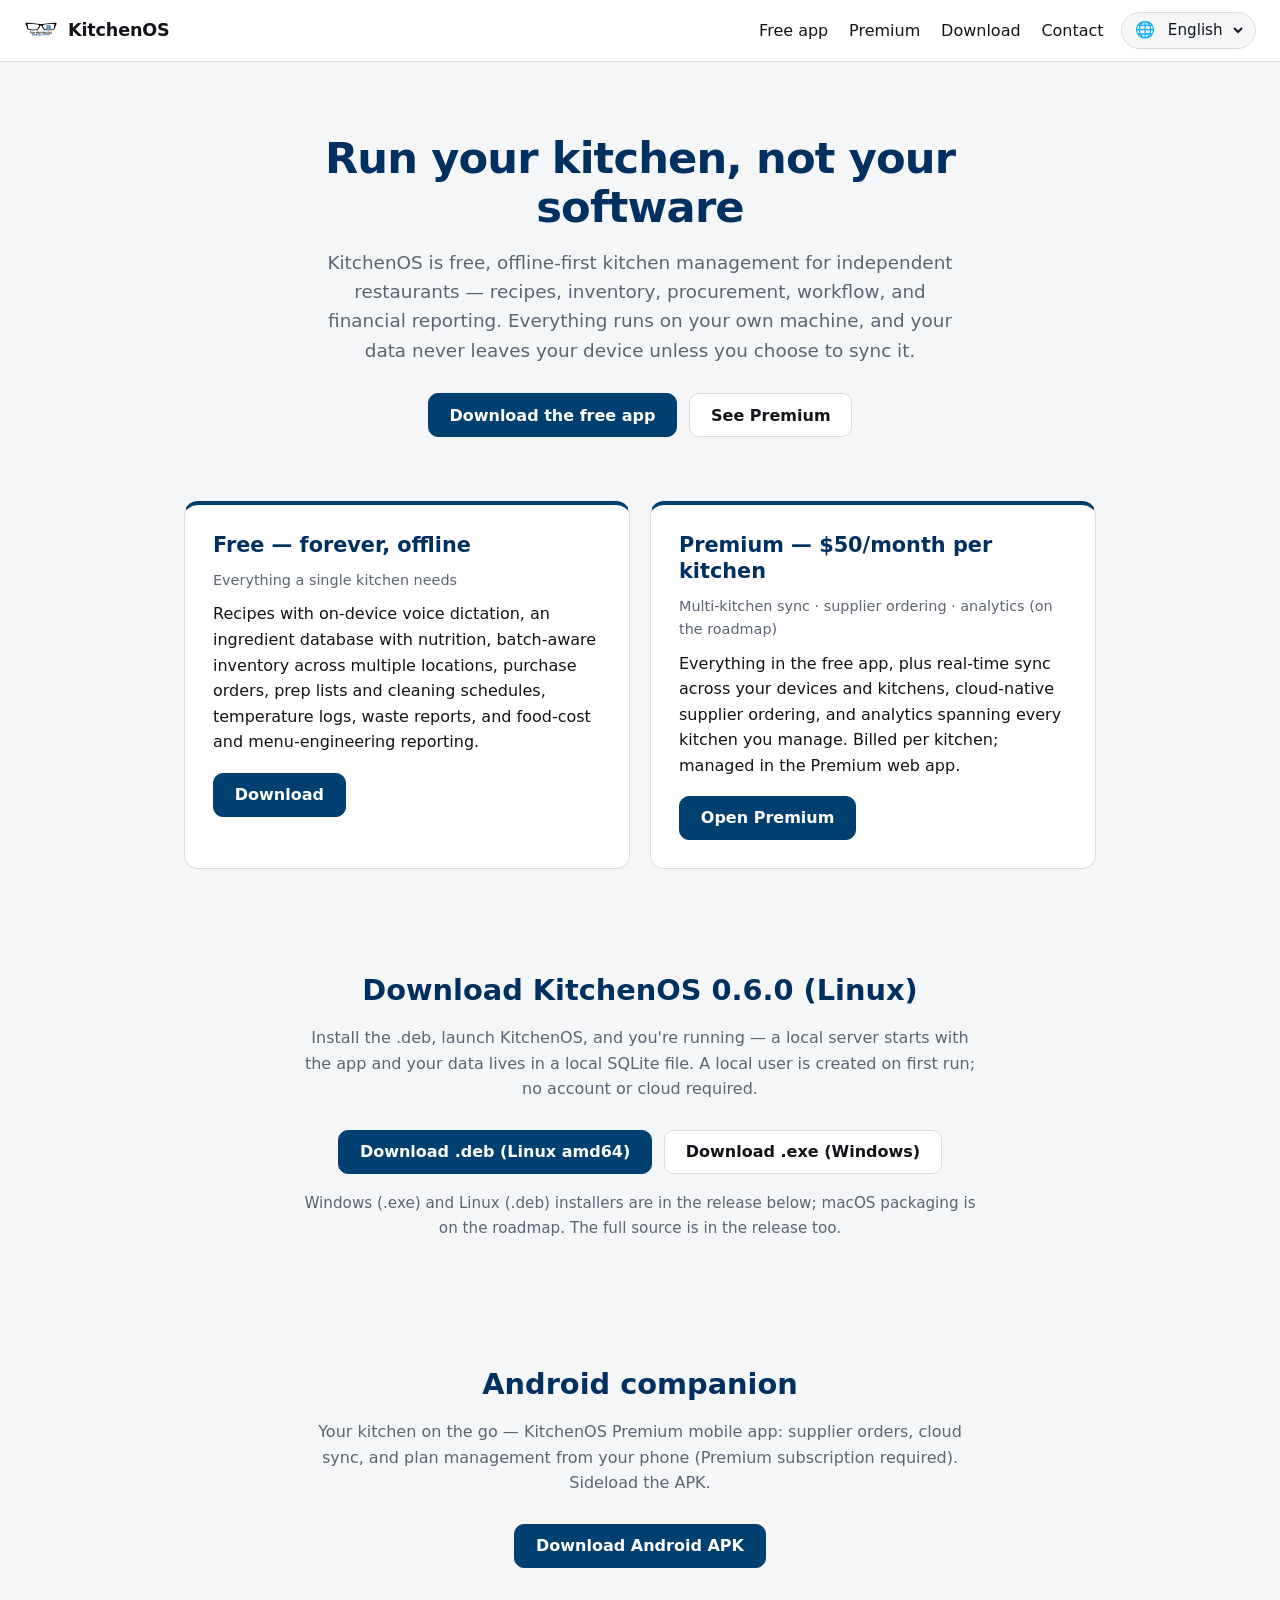
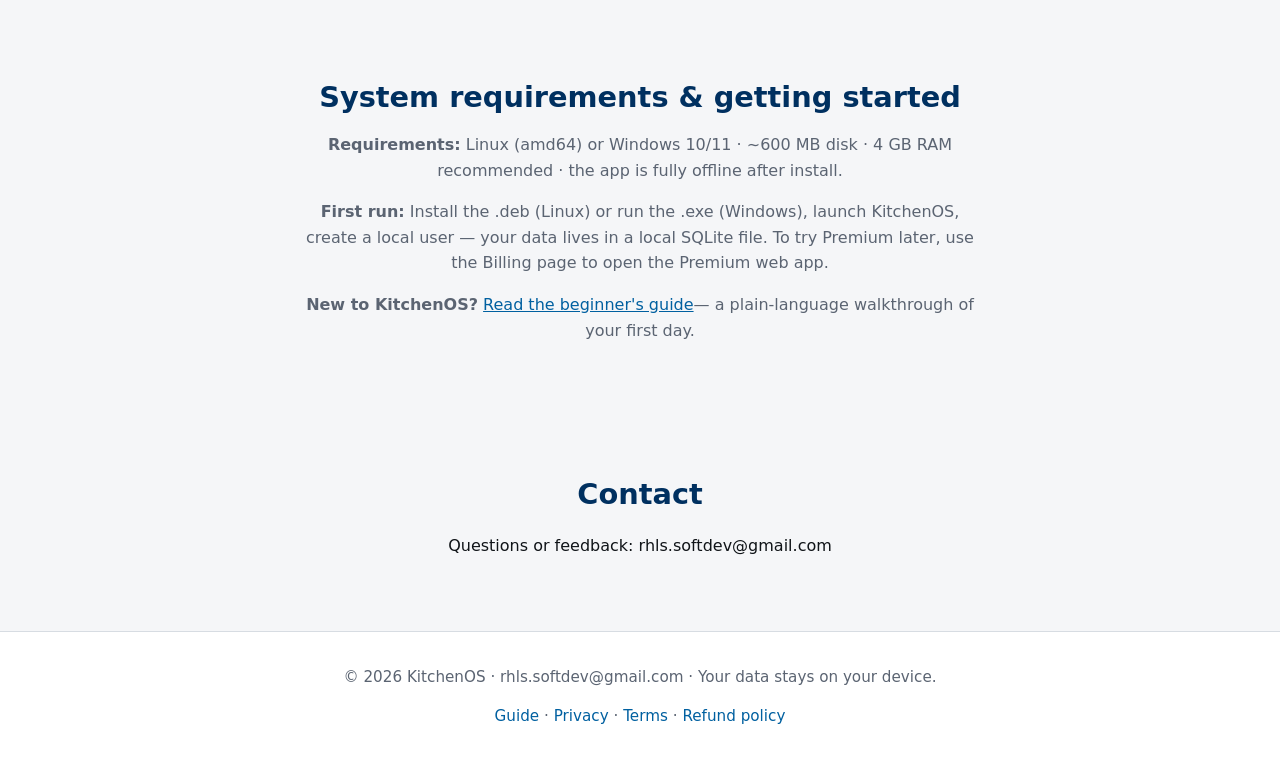
==== commit e70f9234: "Localise requirements/download/footer blocks (EN gaps) — 25 new keys x 9 locales" ====
--- a/index.html
+++ b/index.html
@@ -107,10 +107,10 @@
 		</section>
 
 		<section id="requirements" class="download">
-			<h2>System requirements &amp; getting started</h2>
-			<p><strong>Requirements:</strong> Linux (amd64) or Windows 10/11 · ~600 MB disk · 4 GB RAM recommended · the app is fully offline after install.</p>
-			<p><strong>First run:</strong> install the .deb (Linux) or run the .exe (Windows), launch KitchenOS, create a local user — your data lives in a local SQLite file. To try Premium later, use the Billing page to open the Premium web app.</p>
-			<p><strong>New to KitchenOS?</strong> Read the <a href="guide.html">beginner's guide</a> — a plain-language walkthrough of your first day.</p>
+			<h2 data-i18n="kos.req.title">System requirements &amp; getting started</h2>
+			<p><strong data-i18n="kos.req.reqLabel">Requirements:</strong> <span data-i18n="kos.req.reqBody">Linux (amd64) or Windows 10/11 · ~600 MB disk · 4 GB RAM recommended · the app is fully offline after install.</span></p>
+			<p><strong data-i18n="kos.req.firstLabel">First run:</strong> <span data-i18n="kos.req.firstBody">Install the .deb (Linux) or run the .exe (Windows), launch KitchenOS, create a local user — your data lives in a local SQLite file. To try Premium later, use the Billing page to open the Premium web app.</span></p>
+			<p><strong data-i18n="kos.req.newLabel">New to KitchenOS?</strong> <a href="guide.html" data-i18n="kos.req.guideLink">Read the beginner's guide</a><span data-i18n="kos.req.newAfter"> — a plain-language walkthrough of your first day.</span></p>
 		</section>
 
 		<section id="contact" class="contact">
@@ -124,7 +124,7 @@
 			<p>
 				<span data-i18n="kos.footer">© 2026 KitchenOS · rhls.softdev@gmail.com · Your data stays on your device.</span>
 			</p>
-			<p class="legal-links"><a href="guide.html">Guide</a> · <a href="privacy.html">Privacy</a> · <a href="terms.html">Terms</a> · <a href="refund.html">Refund policy</a></p>
+			<p class="legal-links"><a data-i18n="app.legal.guide" href="guide.html">Guide</a> · <a data-i18n="app.legal.privacy" href="privacy.html">Privacy</a> · <a data-i18n="app.legal.terms" href="terms.html">Terms</a> · <a data-i18n="app.legal.refund" href="refund.html">Refund policy</a></p>
 		</footer>
 
 		<script>
